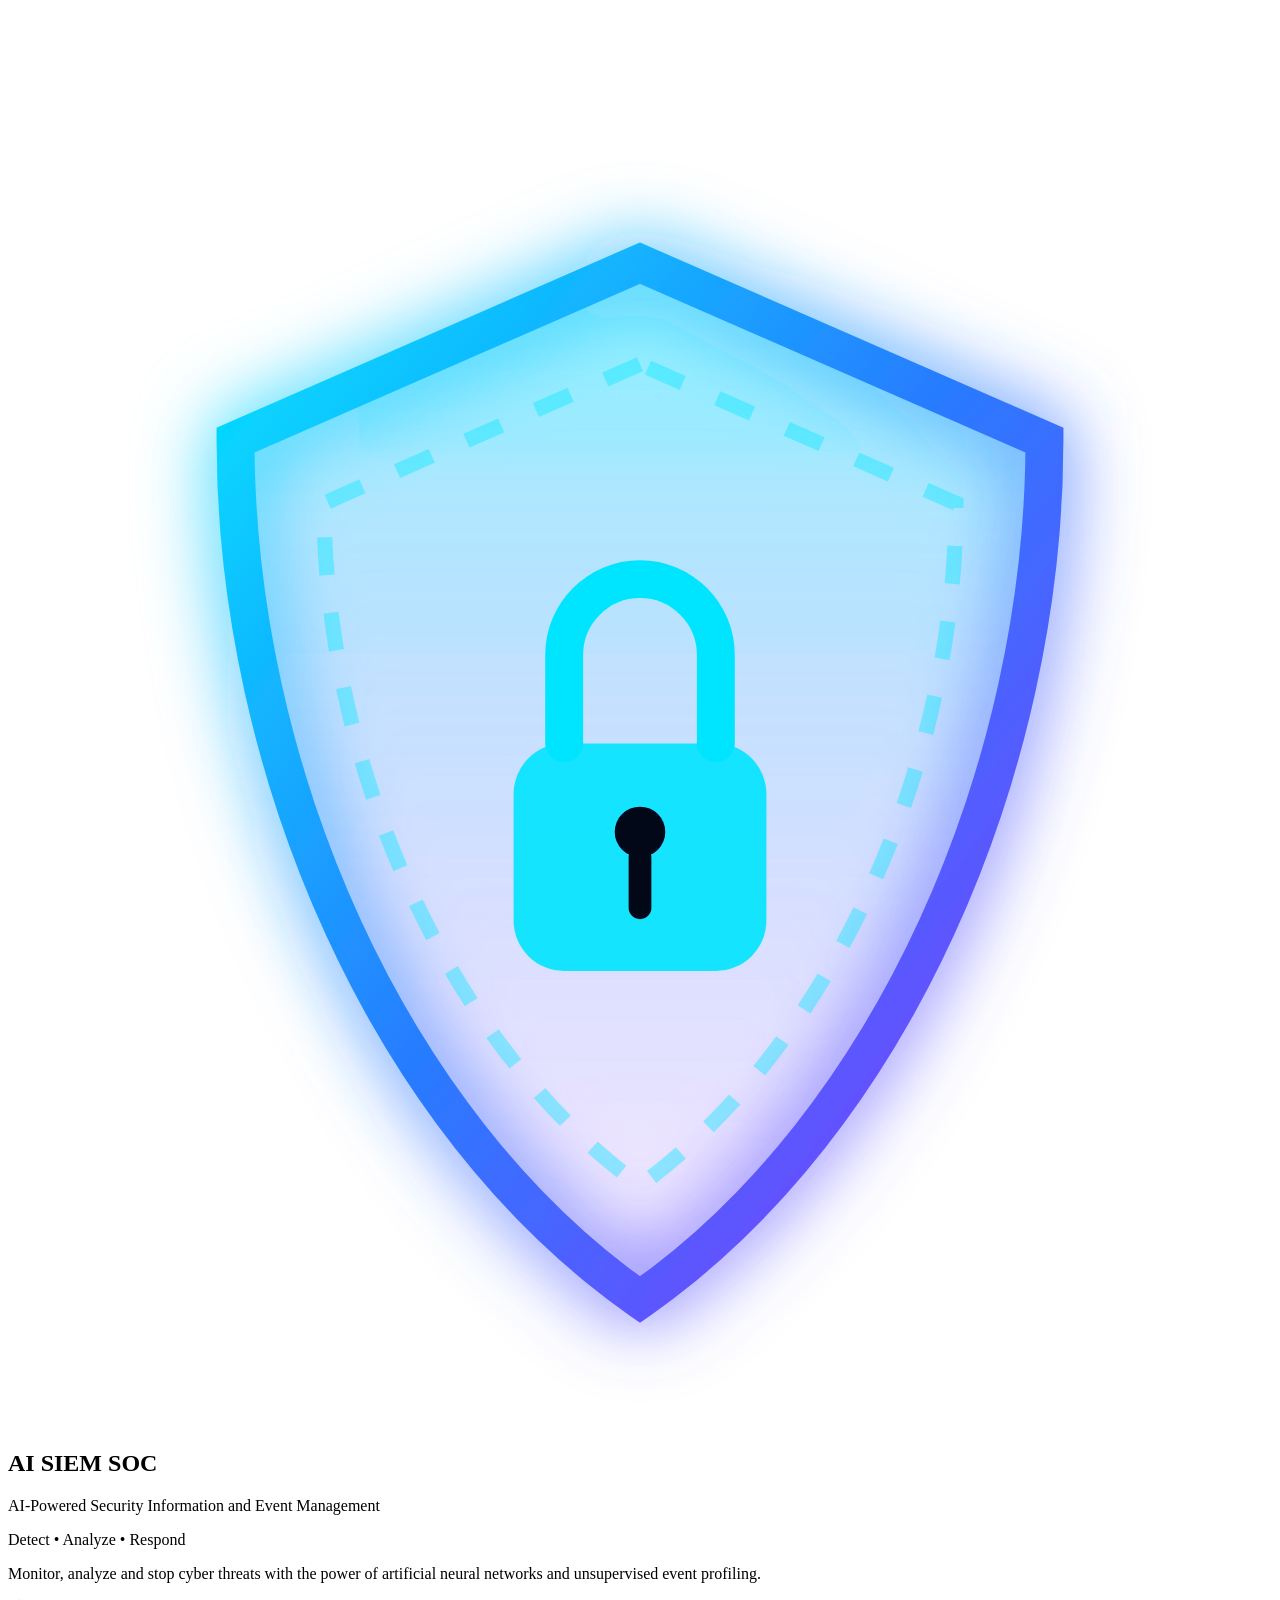
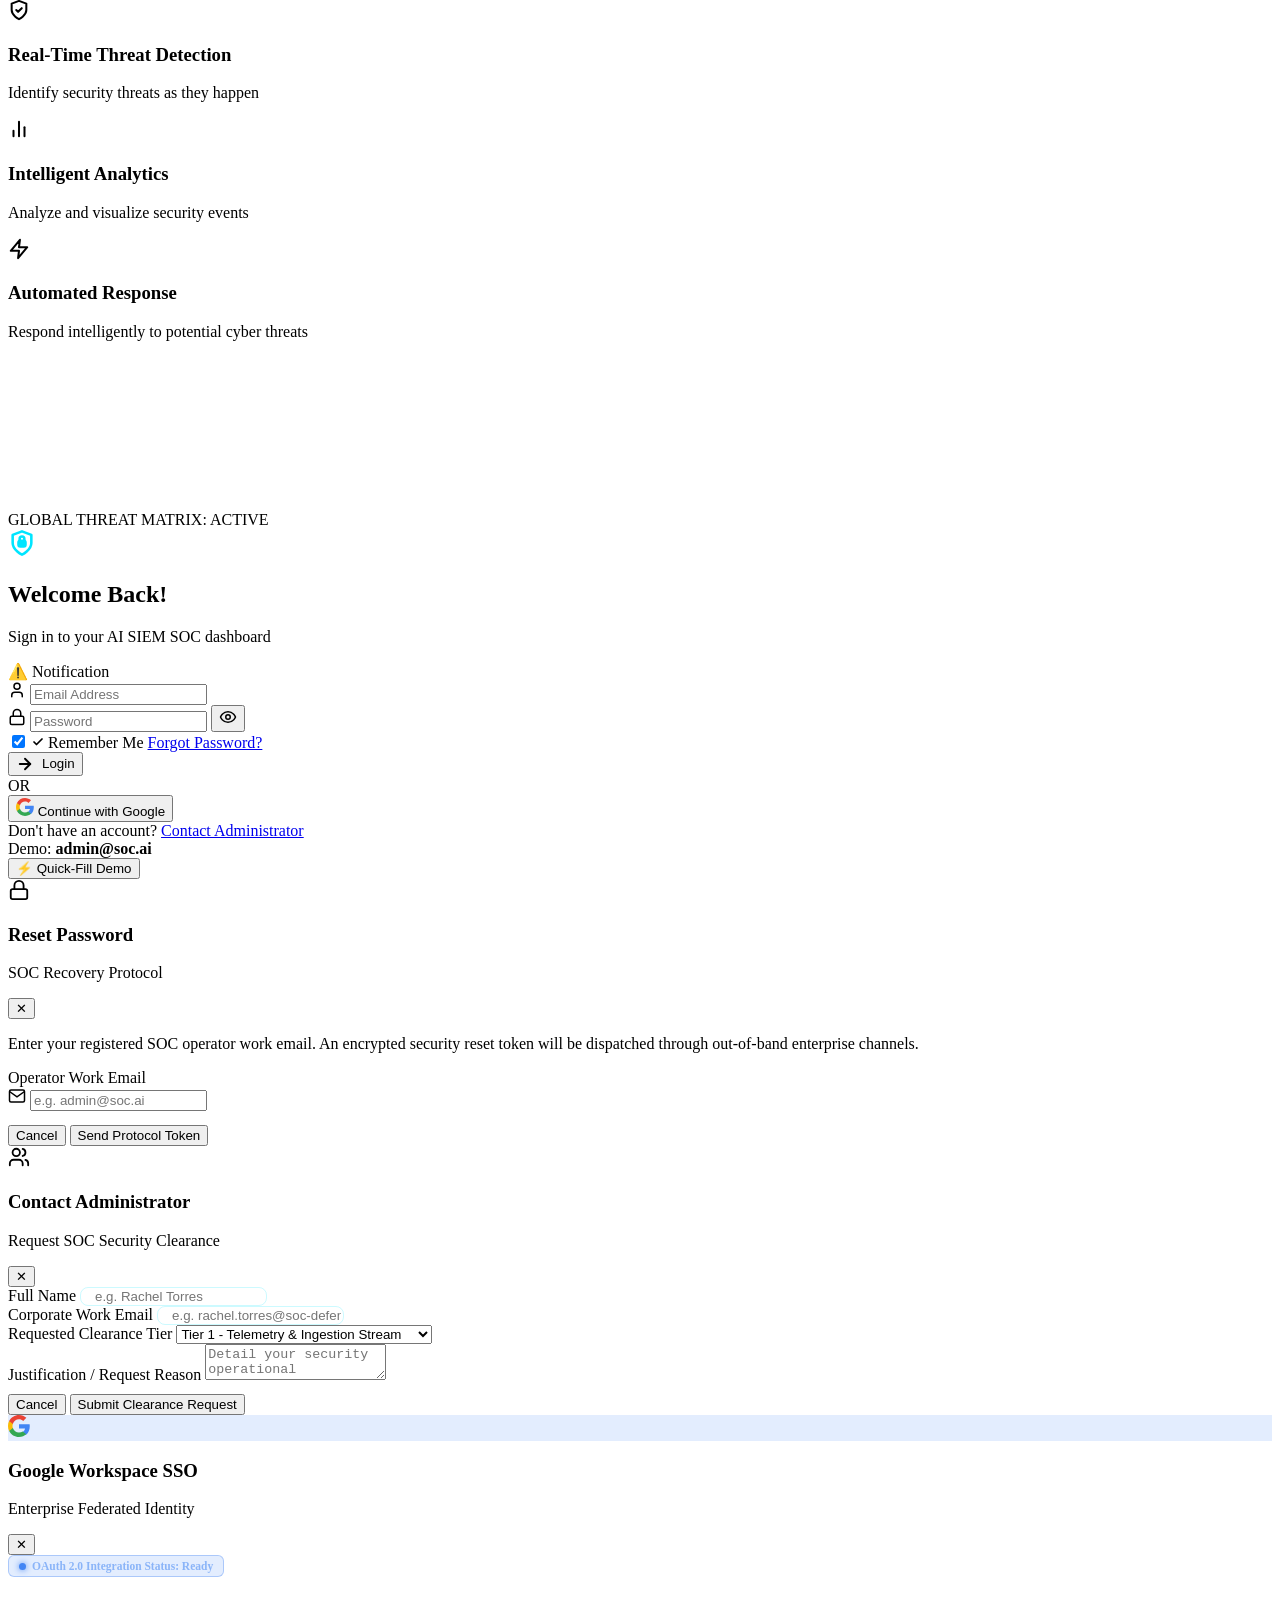
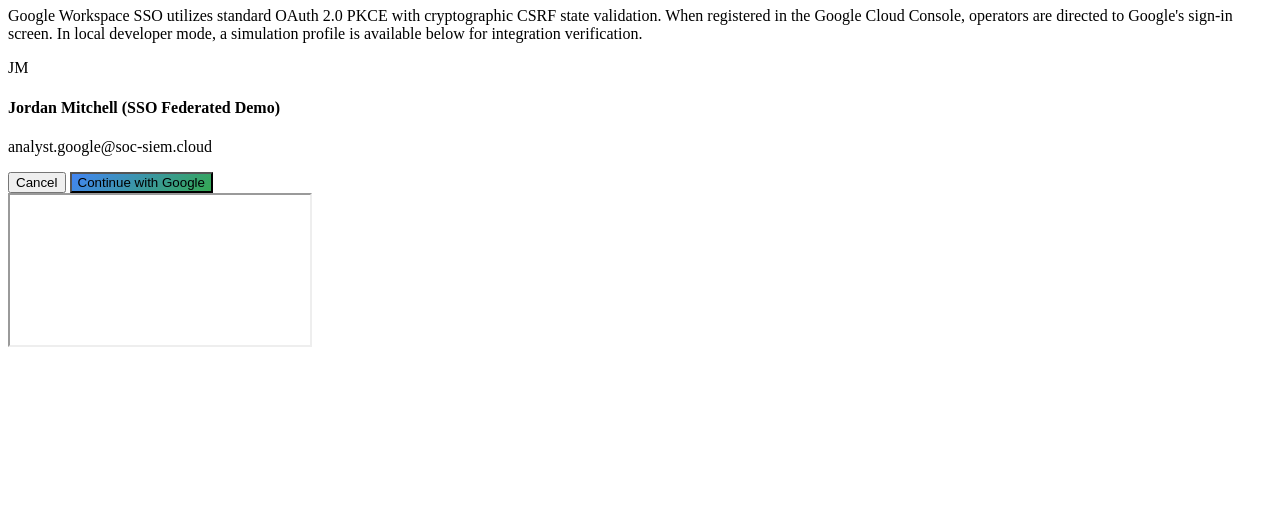
==== frontend/login.html @ 21f6a58e "Initial commit - AI SIEM SOC project" ====
<!DOCTYPE html>
<html lang="en">
<head>
  <meta charset="UTF-8">
  <meta name="viewport" content="width=device-width, initial-scale=1.0">
  <title>AI SIEM SOC | Security Information and Event Management Login</title>
  <link rel="stylesheet" href="/static/css/login.css">
  <link rel="icon" href="data:image/svg+xml,<svg xmlns='http://www.w3.org/2000/svg' viewBox='0 0 24 24' fill='%2300E5FF'><path d='M12 1L3 5v6c0 5.55 3.84 10.74 9 12 5.16-1.26 9-6.45 9-12V5l-9-4zm-1 6h2v2h-2V7zm0 4h2v6h-2v-6z'/></svg>">
</head>
<body>

  <!-- Full-Screen Interactive Neural Particle Network Canvas -->
  <canvas id="networkCanvas"></canvas>

  <!-- Ambient Cyber Glows -->
  <div class="ambient-glow glow-top-left"></div>
  <div class="ambient-glow glow-top-right"></div>
  <div class="ambient-glow glow-bottom-center"></div>

  <!-- Main Split-Screen Container -->
  <div class="login-page-container">
    <div class="split-layout">

      <!-- ===================================================================
           LEFT SECTION: AI-SIEM BRANDING & INTELLIGENCE FEATURES
           =================================================================== -->
      <section class="left-brand-section">
        
        <!-- Header Branding -->
        <div class="brand-header">
          <div class="brand-shield-wrapper">
            <div class="brand-shield-glow"></div>
            <!-- Glowing Cyber Shield & Padlock SVG -->
            <svg class="brand-shield-svg" viewBox="0 0 100 100" fill="none" xmlns="http://www.w3.org/2000/svg">
              <defs>
                <linearGradient id="shieldGrad" x1="0%" y1="0%" x2="100%" y2="100%">
                  <stop offset="0%" stop-color="#00E5FF"/>
                  <stop offset="50%" stop-color="#287BFF"/>
                  <stop offset="100%" stop-color="#8B35FF"/>
                </linearGradient>
                <linearGradient id="innerShieldGrad" x1="0%" y1="0%" x2="0%" y2="100%">
                  <stop offset="0%" stop-color="#00E5FF" stop-opacity="0.25"/>
                  <stop offset="100%" stop-color="#8B35FF" stop-opacity="0.05"/>
                </linearGradient>
                <filter id="shieldGlow" x="-20%" y="-20%" width="140%" height="140%">
                  <feGaussianBlur stdDeviation="3" result="blur" />
                  <feComposite in="SourceGraphic" in2="blur" operator="over" />
                </filter>
              </defs>
              <!-- Outer Glowing Shield Contour -->
              <path d="M50 8 L18 22 C18 48 30 76 50 90 C70 76 82 48 82 22 Z" 
                    fill="url(#innerShieldGrad)" 
                    stroke="url(#shieldGrad)" 
                    stroke-width="3" 
                    filter="url(#shieldGlow)" />
              <!-- Inner Shield Line -->
              <path d="M50 16 L25 27 C25 48 35 70 50 81 C65 70 75 48 75 27 Z" 
                    stroke="rgba(0, 229, 255, 0.4)" 
                    stroke-width="1.2" 
                    stroke-dasharray="3 3" />
              <!-- Center Padlock -->
              <rect x="40" y="46" width="20" height="18" rx="4" fill="#00E5FF" fill-opacity="0.9" />
              <path d="M44 46 V39 C44 35.7 46.7 33 50 33 C53.3 33 56 35.7 56 39 V46" 
                    stroke="#00E5FF" 
                    stroke-width="3" 
                    stroke-linecap="round" />
              <circle cx="50" cy="53" r="2" fill="#020817" />
              <path d="M50 55 V59" stroke="#020817" stroke-width="1.8" stroke-linecap="round" />
            </svg>
          </div>

          <div class="brand-text-box">
            <h1>AI SIEM <span class="soc-highlight">SOC</span></h1>
            <p>AI-Powered Security Information and Event Management</p>
          </div>
        </div>

        <!-- Tagline & Description -->
        <div class="brand-accent-divider"></div>
        <div class="brand-tagline">
          <span class="tag-detect">Detect</span>
          <span class="tag-dot">•</span>
          <span class="tag-analyze">Analyze</span>
          <span class="tag-dot">•</span>
          <span class="tag-respond">Respond</span>
        </div>
        <p class="brand-description">
          Monitor, analyze and stop cyber threats with the power of artificial neural networks and unsupervised event profiling.
        </p>

        <!-- Three Feature Cards -->
        <div class="feature-cards-grid">
          
          <!-- Card 1: Real-Time Threat Detection -->
          <div class="feature-card">
            <div class="feature-icon-badge cyan">
              <svg width="22" height="22" viewBox="0 0 24 24" fill="none" stroke="currentColor" stroke-width="2.2" stroke-linecap="round" stroke-linejoin="round">
                <path d="M12 22s8-4 8-10V5l-8-3-8 3v7c0 6 8 10 8 10z"></path>
                <path d="m9 12 2 2 4-4"></path>
              </svg>
            </div>
            <div class="feature-info">
              <h3>Real-Time Threat Detection</h3>
              <p>Identify security threats as they happen</p>
            </div>
          </div>

          <!-- Card 2: Intelligent Analytics -->
          <div class="feature-card">
            <div class="feature-icon-badge purple">
              <svg width="22" height="22" viewBox="0 0 24 24" fill="none" stroke="currentColor" stroke-width="2.2" stroke-linecap="round" stroke-linejoin="round">
                <path d="M18 20V10"></path>
                <path d="M12 20V4"></path>
                <path d="M6 20v-6"></path>
              </svg>
            </div>
            <div class="feature-info">
              <h3>Intelligent Analytics</h3>
              <p>Analyze and visualize security events</p>
            </div>
          </div>

          <!-- Card 3: Automated Response -->
          <div class="feature-card">
            <div class="feature-icon-badge blue">
              <svg width="22" height="22" viewBox="0 0 24 24" fill="none" stroke="currentColor" stroke-width="2.2" stroke-linecap="round" stroke-linejoin="round">
                <polygon points="13 2 3 14 12 14 11 22 21 10 12 10 13 2"></polygon>
              </svg>
            </div>
            <div class="feature-info">
              <h3>Automated Response</h3>
              <p>Respond intelligently to potential cyber threats</p>
            </div>
          </div>

        </div>

        <!-- Digital Globe / Cybersecurity Network at Bottom -->
        <div class="globe-visual-container">
          <canvas id="globeCanvas"></canvas>
          <div class="globe-telemetry-badge">
            <span class="globe-telemetry-dot"></span>
            <span>GLOBAL THREAT MATRIX: ACTIVE</span>
          </div>
        </div>

      </section>

      <!-- ===================================================================
           RIGHT SECTION: GLASSMORPHISM LOGIN CARD
           =================================================================== -->
      <section class="right-form-section">
        <div class="login-glass-card">
          
          <div class="card-border-glow"></div>

          <!-- Animated Shield & Lock Emblem with Concentric Rotating Rings -->
          <div class="card-emblem-container">
            <div class="emblem-ring-outer"></div>
            <div class="emblem-ring-inner"></div>
            <div class="emblem-icon-badge">
              <svg width="28" height="28" viewBox="0 0 24 24" fill="none" stroke="currentColor" stroke-width="2.2" stroke-linecap="round" stroke-linejoin="round" style="color: #00E5FF;">
                <path d="M12 22s8-4 8-10V5l-8-3-8 3v7c0 6 8 10 8 10z"/>
                <rect x="9" y="10" width="6" height="5" rx="1.5" fill="#00E5FF"/>
                <path d="M10 10V8.5a2 2 0 1 1 4 0V10"/>
              </svg>
            </div>
          </div>

          <!-- Heading -->
          <div class="card-header-text">
            <h2>Welcome Back!</h2>
            <p>Sign in to your AI SIEM SOC dashboard</p>
          </div>

          <!-- Alert Notification Box -->
          <div id="alertBox" class="alert-box">
            <span id="alertIcon">⚠️</span>
            <span id="alertMessage">Notification</span>
          </div>

          <!-- Login Form -->
          <form id="loginForm" autocomplete="on">
            
            <!-- Email Address Field -->
            <div class="form-group">
              <div class="input-container" id="emailContainer">
                <span class="input-icon-left">
                  <svg width="18" height="18" viewBox="0 0 24 24" fill="none" stroke="currentColor" stroke-width="2" stroke-linecap="round" stroke-linejoin="round">
                    <path d="M19 21v-2a4 4 0 0 0-4-4H9a4 4 0 0 0-4 4v2"></path>
                    <circle cx="12" cy="7" r="4"></circle>
                  </svg>
                </span>
                <input type="email" id="inputEmail" class="form-input" placeholder="Email Address" required autocomplete="username">
              </div>
            </div>

            <!-- Password Field with Show/Hide Toggle -->
            <div class="form-group">
              <div class="input-container" id="passwordContainer">
                <span class="input-icon-left">
                  <svg width="18" height="18" viewBox="0 0 24 24" fill="none" stroke="currentColor" stroke-width="2" stroke-linecap="round" stroke-linejoin="round">
                    <rect x="3" y="11" width="18" height="11" rx="2" ry="2"></rect>
                    <path d="M7 11V7a5 5 0 0 1 10 0v4"></path>
                  </svg>
                </span>
                <input type="password" id="inputPassword" class="form-input" placeholder="Password" required autocomplete="current-password">
                <button type="button" id="btnTogglePassword" class="btn-toggle-password" title="Show/Hide Password" aria-label="Toggle password visibility">
                  <svg id="iconEye" width="18" height="18" viewBox="0 0 24 24" fill="none" stroke="currentColor" stroke-width="2" stroke-linecap="round" stroke-linejoin="round">
                    <path d="M2 12s3-7 10-7 10 7 10 7-3 7-10 7-10-7-10-7Z"/>
                    <circle cx="12" cy="12" r="3"/>
                  </svg>
                  <svg id="iconEyeOff" width="18" height="18" viewBox="0 0 24 24" fill="none" stroke="currentColor" stroke-width="2" stroke-linecap="round" stroke-linejoin="round" style="display: none;">
                    <path d="M9.88 9.88a3 3 0 1 0 4.24 4.24"/>
                    <path d="M10.73 5.08A10.43 10.43 0 0 1 12 5c7 0 10 7 10 7a13.16 13.16 0 0 1-1.67 2.68"/>
                    <path d="M6.61 6.61A13.526 13.526 0 0 0 2 12s3 7 10 7a9.74 9.74 0 0 0 5.39-1.61"/>
                    <line x1="2" y1="2" x2="22" y2="22"/>
                  </svg>
                </button>
              </div>
            </div>

            <!-- Options Row: Remember Me & Forgot Password -->
            <div class="options-row">
              <label class="checkbox-label">
                <input type="checkbox" id="checkRememberMe" checked>
                <span class="custom-checkbox">
                  <svg width="12" height="12" viewBox="0 0 24 24" fill="none" stroke="currentColor" stroke-width="3.5" stroke-linecap="round" stroke-linejoin="round">
                    <polyline points="20 6 9 17 4 12"></polyline>
                  </svg>
                </span>
                <span>Remember Me</span>
              </label>
              <a href="#" id="linkForgotPassword" class="link-forgot">Forgot Password?</a>
            </div>

            <!-- Login Button -->
            <button type="submit" id="btnLogin" class="btn-login">
              <span id="btnLoginText" style="display: flex; align-items: center; gap: 8px;">
                <svg class="btn-icon-arrow" width="18" height="18" viewBox="0 0 24 24" fill="none" stroke="currentColor" stroke-width="2.5" stroke-linecap="round" stroke-linejoin="round">
                  <line x1="5" y1="12" x2="19" y2="12"></line>
                  <polyline points="12 5 19 12 12 19"></polyline>
                </svg>
                <span>Login</span>
              </span>
              <div id="btnLoginSpinner" class="spinner" style="display: none;"></div>
            </button>

          </form>

          <!-- OR Divider -->
          <div class="divider-row">
            <span class="divider-line"></span>
            <span class="divider-text">OR</span>
            <span class="divider-line"></span>
          </div>

          <!-- Continue with Google Button -->
          <button type="button" id="btnGoogleLogin" class="btn-google">
            <svg width="18" height="18" viewBox="0 0 24 24">
              <path fill="#4285F4" d="M23.745 12.27c0-.7-.06-1.4-.19-2.07H12v4.51h6.6c-.29 1.52-1.14 2.8-2.4 3.65v3.03h3.88c2.27-2.09 3.66-5.17 3.66-9.12z"/>
              <path fill="#34A853" d="M12 24c3.24 0 5.95-1.08 7.93-2.91l-3.88-3.03c-1.08.72-2.45 1.16-4.05 1.16-3.12 0-5.77-2.1-6.72-4.93H1.25v3.13C3.27 21.43 7.33 24 12 24z"/>
              <path fill="#FBBC05" d="M5.28 14.29c-.25-.72-.38-1.49-.38-2.29s.13-1.57.38-2.29V6.57H1.25C.45 8.16 0 9.99 0 12s.45 3.84 1.25 5.43l4.03-3.14z"/>
              <path fill="#EA4335" d="M12 4.75c1.77 0 3.35.61 4.6 1.8l3.42-3.42C17.95 1.19 15.24 0 12 0 7.33 0 3.27 2.57 1.25 6.57l4.03 3.14c.95-2.83 3.6-4.96 6.72-4.96z"/>
            </svg>
            <span>Continue with Google</span>
          </button>

          <!-- Footer Link: Contact Administrator -->
          <div class="card-footer-text">
            <span>Don't have an account?</span>
            <a href="#" id="linkContactAdmin">Contact Administrator</a>
          </div>

          <!-- Quick Demo Credentials Helper Bar -->
          <div class="demo-pill-bar">
            <div class="demo-pill-info">
              <span>Demo: <strong>admin@soc.ai</strong></span>
            </div>
            <button type="button" id="btnQuickFill" class="btn-quick-fill">⚡ Quick-Fill Demo</button>
          </div>

        </div>
      </section>

    </div>
  </div>

  <!-- =========================================================================
       MODAL 1: FORGOT PASSWORD RECOVERY PROTOCOL
       ========================================================================= -->
  <div id="modalForgotPassword" class="modal-overlay">
    <div class="modal-content-card">
      <div class="modal-header">
        <div class="modal-header-title">
          <div class="modal-header-icon">
            <svg width="22" height="22" viewBox="0 0 24 24" fill="none" stroke="currentColor" stroke-width="2" stroke-linecap="round" stroke-linejoin="round">
              <rect x="3" y="11" width="18" height="11" rx="2" ry="2"></rect>
              <path d="M7 11V7a5 5 0 0 1 10 0v4"></path>
            </svg>
          </div>
          <div>
            <h3>Reset Password</h3>
            <p>SOC Recovery Protocol</p>
          </div>
        </div>
        <button type="button" class="btn-close-modal" id="btnCloseForgotModal">✕</button>
      </div>

      <div class="modal-body">
        <p>Enter your registered SOC operator work email. An encrypted security reset token will be dispatched through out-of-band enterprise channels.</p>
        <div class="form-group" id="groupForgotEmail">
          <label class="form-label" for="inputForgotEmail">Operator Work Email</label>
          <div class="input-container">
            <span class="input-icon-left">
              <svg width="18" height="18" viewBox="0 0 24 24" fill="none" stroke="currentColor" stroke-width="2">
                <path d="M4 4h16c1.1 0 2 .9 2 2v12c0 1.1-.9 2-2 2H4c-1.1 0-2-.9-2-2V6c0-1.1.9-2 2-2z"></path>
                <polyline points="22,6 12,13 2,6"></polyline>
              </svg>
            </span>
            <input type="email" id="inputForgotEmail" class="form-input" placeholder="e.g. admin@soc.ai" required>
          </div>
        </div>

        <!-- Token Entry & Reset Step (Revealed after dispatch) -->
        <div id="resetPasswordStep" style="display: none; margin-top: 16px; padding-top: 16px; border-top: 1px dashed rgba(0, 229, 255, 0.25);">
          <div class="form-group">
            <label class="form-label" for="inputResetToken">One-Time Recovery Token (15m validity)</label>
            <input type="text" id="inputResetToken" class="form-input" style="padding-left: 14px; background: var(--bg-input); border: 1px solid rgba(0,229,255,0.25); border-radius: 8px;" placeholder="REC-YYYYMMDD-XXXX">
          </div>
          <div class="form-group">
            <label class="form-label" for="inputNewPassword">New Secure Password (min 8 chars)</label>
            <input type="password" id="inputNewPassword" class="form-input" style="padding-left: 14px; background: var(--bg-input); border: 1px solid rgba(0,229,255,0.25); border-radius: 8px;" placeholder="Enter new password">
          </div>
          <button type="button" class="btn-primary-modal" id="btnApplyNewPassword" style="width: 100%; margin-top: 8px;">
            Set New Password & Complete Recovery
          </button>
        </div>

        <div id="forgotResultBox" class="alert-box" style="margin-top: 14px;"></div>
      </div>

      <div class="modal-footer" id="forgotModalFooter">
        <button type="button" class="btn-secondary-modal" id="btnCancelForgot">Cancel</button>
        <button type="button" class="btn-primary-modal" id="btnSubmitForgot">Send Protocol Token</button>
      </div>
    </div>
  </div>

  <!-- =========================================================================
       MODAL 2: CONTACT SOC ADMINISTRATOR
       ========================================================================= -->
  <div id="modalContactAdmin" class="modal-overlay">
    <div class="modal-content-card">
      <div class="modal-header">
        <div class="modal-header-title">
          <div class="modal-header-icon">
            <svg width="22" height="22" viewBox="0 0 24 24" fill="none" stroke="currentColor" stroke-width="2" stroke-linecap="round" stroke-linejoin="round">
              <path d="M16 21v-2a4 4 0 0 0-4-4H6a4 4 0 0 0-4 4v2"></path>
              <circle cx="9" cy="7" r="4"></circle>
              <path d="M22 21v-2a4 4 0 0 0-3-3.87"></path>
              <path d="M16 3.13a4 4 0 0 1 0 7.75"></path>
            </svg>
          </div>
          <div>
            <h3>Contact Administrator</h3>
            <p>Request SOC Security Clearance</p>
          </div>
        </div>
        <button type="button" class="btn-close-modal" id="btnCloseContactModal">✕</button>
      </div>

      <div class="modal-body">
        <div class="form-group">
          <label class="form-label" for="inputContactName">Full Name</label>
          <input type="text" id="inputContactName" class="form-input" style="padding-left: 14px; background: var(--bg-input); border: 1px solid rgba(0,229,255,0.2); border-radius: 8px;" placeholder="e.g. Rachel Torres" required>
        </div>
        <div class="form-group">
          <label class="form-label" for="inputContactEmail">Corporate Work Email</label>
          <input type="email" id="inputContactEmail" class="form-input" style="padding-left: 14px; background: var(--bg-input); border: 1px solid rgba(0,229,255,0.2); border-radius: 8px;" placeholder="e.g. rachel.torres@soc-defense.org" required>
        </div>
        <div class="form-group">
          <label class="form-label" for="selectClearance">Requested Clearance Tier</label>
          <select id="selectClearance" class="modal-select">
            <option value="Tier 1 - Telemetry & Ingestion">Tier 1 - Telemetry & Ingestion Stream</option>
            <option value="Tier 2 - Incident Analysis & Triage">Tier 2 - Incident Analysis & Triage</option>
            <option value="Tier 3 - Advanced Threat Hunting & Neural Tuning">Tier 3 - Threat Hunting & Neural Tuning</option>
          </select>
        </div>
        <div class="form-group">
          <label class="form-label" for="inputContactReason">Justification / Request Reason</label>
          <textarea id="inputContactReason" class="modal-textarea" placeholder="Detail your security operational justification and department affiliation..."></textarea>
        </div>
        <div id="contactResultBox" class="alert-box" style="margin-top: 10px;"></div>
      </div>

      <div class="modal-footer">
        <button type="button" class="btn-secondary-modal" id="btnCancelContact">Cancel</button>
        <button type="button" class="btn-primary-modal" id="btnSubmitContact">Submit Clearance Request</button>
      </div>
    </div>
  </div>

  <!-- =========================================================================
       MODAL 3: GOOGLE WORKSPACE SSO ENTERPRISE CONFIRMATION
       ========================================================================= -->
  <div id="modalGoogleSSO" class="modal-overlay">
    <div class="modal-content-card">
      <div class="modal-header">
        <div class="modal-header-title">
          <div class="modal-header-icon" style="background: rgba(66, 133, 244, 0.15); border-color: rgba(66, 133, 244, 0.4); color: #4285F4;">
            <svg width="22" height="22" viewBox="0 0 24 24">
              <path fill="#4285F4" d="M23.745 12.27c0-.7-.06-1.4-.19-2.07H12v4.51h6.6c-.29 1.52-1.14 2.8-2.4 3.65v3.03h3.88c2.27-2.09 3.66-5.17 3.66-9.12z"/>
              <path fill="#34A853" d="M12 24c3.24 0 5.95-1.08 7.93-2.91l-3.88-3.03c-1.08.72-2.45 1.16-4.05 1.16-3.12 0-5.77-2.1-6.72-4.93H1.25v3.13C3.27 21.43 7.33 24 12 24z"/>
              <path fill="#FBBC05" d="M5.28 14.29c-.25-.72-.38-1.49-.38-2.29s.13-1.57.38-2.29V6.57H1.25C.45 8.16 0 9.99 0 12s.45 3.84 1.25 5.43l4.03-3.14z"/>
              <path fill="#EA4335" d="M12 4.75c1.77 0 3.35.61 4.6 1.8l3.42-3.42C17.95 1.19 15.24 0 12 0 7.33 0 3.27 2.57 1.25 6.57l4.03 3.14c.95-2.83 3.6-4.96 6.72-4.96z"/>
            </svg>
          </div>
          <div>
            <h3>Google Workspace SSO</h3>
            <p>Enterprise Federated Identity</p>
          </div>
        </div>
        <button type="button" class="btn-close-modal" id="btnCloseGoogleModal">✕</button>
      </div>

      <div class="modal-body">
        <div id="googleConfigBadge" style="display: inline-flex; align-items: center; gap: 6px; padding: 4px 10px; border-radius: 6px; font-size: 11.5px; font-weight: 600; font-family: var(--font-mono); background: rgba(66, 133, 244, 0.15); border: 1px solid rgba(66, 133, 244, 0.35); color: #8ab4f8; margin-bottom: 14px;">
          <span style="width: 7px; height: 7px; border-radius: 50%; background: #4285F4; box-shadow: 0 0 6px #4285F4;"></span>
          <span id="googleConfigBadgeText">OAuth 2.0 Integration Status: Ready</span>
        </div>

        <p id="googleModalDescription">
          Google Workspace SSO utilizes standard OAuth 2.0 PKCE with cryptographic CSRF state validation.
          When registered in the Google Cloud Console, operators are directed to Google's sign-in screen.
          In local developer mode, a simulation profile is available below for integration verification.
        </p>
        
        <div class="sso-profile-card">
          <div class="sso-avatar">JM</div>
          <div class="sso-details">
            <h4 id="googleProfileName">Jordan Mitchell (SSO Federated Demo)</h4>
            <p id="googleProfileEmail">analyst.google@soc-siem.cloud</p>
          </div>
        </div>

        <div id="googleResultBox" class="alert-box" style="margin-top: 10px;"></div>
      </div>

      <div class="modal-footer">
        <button type="button" class="btn-secondary-modal" id="btnCancelGoogle">Cancel</button>
        <button type="button" class="btn-primary-modal" id="btnConfirmGoogleSSO" style="background: linear-gradient(135deg, #4285F4, #34A853);">
          Continue with Google
        </button>
      </div>
    </div>
  </div>

  <!-- =========================================================================
       SEAMLESS DASHBOARD TRANSITION STAGE (REVEALED UNDERNEATH FADING VIDEO)
       ========================================================================= -->
  <div id="dashboardStage" class="dashboard-stage-container" aria-hidden="true">
    <iframe id="dashboardStageFrame" class="dashboard-stage-frame" title="AI SIEM SOC Dashboard Preview"></iframe>
  </div>

  <!-- =========================================================================
       CINEMATIC LOGIN SUCCESS ANIMATION OVERLAY (EXACT REFERENCE VIDEO)
       ========================================================================= -->
  <div id="loginSuccessOverlay" class="login-success-overlay" aria-hidden="true">
    <div class="video-frame-container">
      <video
        id="loginSuccessVideo"
        class="login-success-video"
        preload="auto"
        muted
        playsinline
      >
        <source src="/static/videos/login_success.mp4" type="video/mp4">
      </video>
    </div>
  </div>

  <!-- JavaScript Controller -->
  <script type="module" src="/static/js/login.js"></script>
</body>
</html>
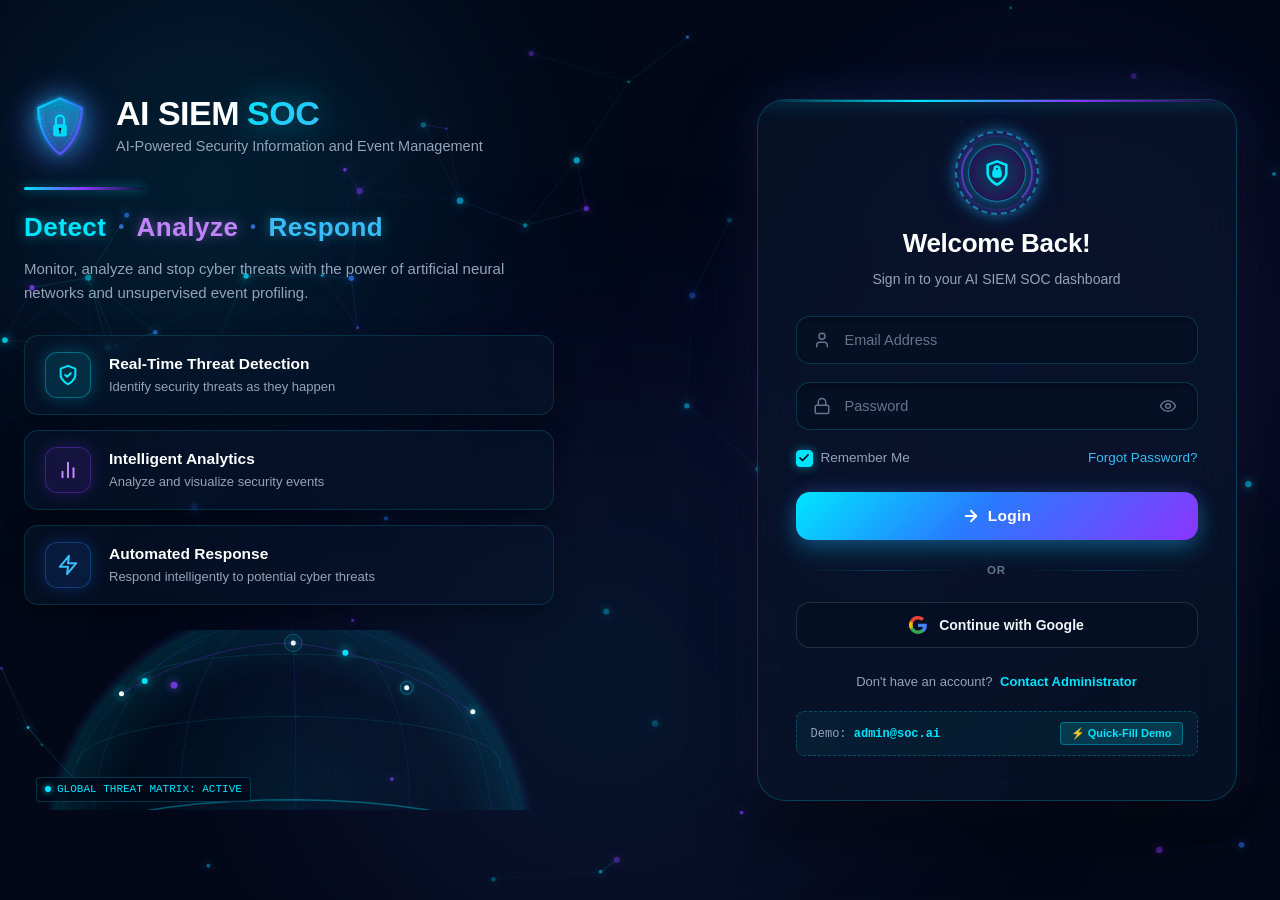
==== commit d25e47b1: "Fix frontend CSS paths" ====
--- a/frontend/login.html
+++ b/frontend/login.html
@@ -4,7 +4,7 @@
   <meta charset="UTF-8">
   <meta name="viewport" content="width=device-width, initial-scale=1.0">
   <title>AI SIEM SOC | Security Information and Event Management Login</title>
-  <link rel="stylesheet" href="/static/css/login.css">
+  <link rel="stylesheet" href="css/login.css">
   <link rel="icon" href="data:image/svg+xml,<svg xmlns='http://www.w3.org/2000/svg' viewBox='0 0 24 24' fill='%2300E5FF'><path d='M12 1L3 5v6c0 5.55 3.84 10.74 9 12 5.16-1.26 9-6.45 9-12V5l-9-4zm-1 6h2v2h-2V7zm0 4h2v6h-2v-6z'/></svg>">
 </head>
 <body>
@@ -481,6 +481,6 @@
   </div>
 
   <!-- JavaScript Controller -->
-  <script type="module" src="/static/js/login.js"></script>
+  <script type="module" src="js/login.js"></script>
 </body>
 </html>
--- a/frontend/css/login.css
+++ b/frontend/css/login.css
@@ -0,0 +1,1328 @@
+/* =============================================================================
+   AI-SIEM SOC - PREMIUM CYBERSECURITY LOGIN PAGE STYLESHEET
+   Deep Navy (#020817), Neon Cyan (#00E5FF), Electric Purple (#8B35FF)
+   ============================================================================= */
+
+:root {
+  --bg-darkest: #020817;
+  --bg-darker: #050f24;
+  --bg-card: rgba(7, 21, 43, 0.72);
+  --bg-card-hover: rgba(10, 27, 56, 0.85);
+  --bg-input: rgba(6, 17, 36, 0.8);
+  
+  --accent-cyan: #00E5FF;
+  --accent-purple: #8B35FF;
+  --accent-blue: #287BFF;
+  --accent-glow-cyan: rgba(0, 229, 255, 0.4);
+  --accent-glow-purple: rgba(139, 53, 255, 0.35);
+  
+  --text-white: #ffffff;
+  --text-primary: #f1f5f9;
+  --text-muted: #94a3b8;
+  --text-dim: #64748b;
+  
+  --border-glass: rgba(0, 229, 255, 0.18);
+  --border-glass-focus: #00E5FF;
+  --border-purple: rgba(139, 53, 255, 0.3);
+  
+  --font-main: -apple-system, BlinkMacSystemFont, "Segoe UI", Roboto, "Helvetica Neue", Arial, sans-serif;
+  --font-mono: "SF Mono", "Fira Code", "Courier New", monospace;
+  
+  --radius-sm: 8px;
+  --radius-md: 14px;
+  --radius-lg: 20px;
+  --radius-card: 28px;
+  --radius-pill: 9999px;
+  
+  --transition-fast: 0.2s cubic-bezier(0.4, 0, 0.2, 1);
+  --transition-normal: 0.35s cubic-bezier(0.4, 0, 0.2, 1);
+  --transition-slow: 0.6s cubic-bezier(0.4, 0, 0.2, 1);
+}
+
+*, *::before, *::after {
+  box-sizing: border-box;
+  margin: 0;
+  padding: 0;
+}
+
+html, body {
+  width: 100%;
+  min-height: 100%;
+  background-color: var(--bg-darkest);
+  color: var(--text-primary);
+  font-family: var(--font-main);
+  overflow-x: hidden;
+  position: relative;
+  line-height: 1.5;
+}
+
+/* -----------------------------------------------------------------------------
+   FULL-SCREEN INTERACTIVE NETWORK CANVAS & AMBIENT GLOWS
+   ----------------------------------------------------------------------------- */
+#networkCanvas {
+  position: fixed;
+  top: 0;
+  left: 0;
+  width: 100vw;
+  height: 100vh;
+  z-index: 0;
+  pointer-events: none;
+}
+
+.ambient-glow {
+  position: fixed;
+  border-radius: 50%;
+  filter: blur(120px);
+  z-index: 1;
+  pointer-events: none;
+  opacity: 0.65;
+  animation: ambientDrift 20s ease-in-out infinite alternate;
+}
+
+.glow-top-left {
+  top: -10%;
+  left: -5%;
+  width: 550px;
+  height: 550px;
+  background: radial-gradient(circle, rgba(0, 229, 255, 0.25) 0%, rgba(40, 123, 255, 0.1) 70%, transparent 100%);
+}
+
+.glow-top-right {
+  top: 5%;
+  right: -5%;
+  width: 600px;
+  height: 600px;
+  background: radial-gradient(circle, rgba(139, 53, 255, 0.3) 0%, rgba(40, 123, 255, 0.08) 70%, transparent 100%);
+  animation-delay: -7s;
+}
+
+.glow-bottom-center {
+  bottom: -15%;
+  left: 20%;
+  width: 700px;
+  height: 700px;
+  background: radial-gradient(circle, rgba(0, 229, 255, 0.15) 0%, rgba(139, 53, 255, 0.12) 60%, transparent 100%);
+  animation-delay: -14s;
+}
+
+@keyframes ambientDrift {
+  0% { transform: scale(1) translate(0, 0); }
+  50% { transform: scale(1.15) translate(30px, -25px); }
+  100% { transform: scale(0.95) translate(-25px, 20px); }
+}
+
+/* -----------------------------------------------------------------------------
+   PAGE WRAPPER & SPLIT-SCREEN CONTAINER
+   ----------------------------------------------------------------------------- */
+.login-page-container {
+  position: relative;
+  z-index: 2;
+  width: 100%;
+  min-height: 100vh;
+  display: flex;
+  align-items: center;
+  justify-content: center;
+  padding: 40px 24px;
+}
+
+.split-layout {
+  width: 100%;
+  max-width: 1360px;
+  display: grid;
+  grid-template-columns: 1.15fr 0.9fr;
+  gap: 50px;
+  align-items: center;
+}
+
+/* -----------------------------------------------------------------------------
+   LEFT SECTION: AI-SIEM BRANDING & FEATURE DISPLAY
+   ----------------------------------------------------------------------------- */
+.left-brand-section {
+  display: flex;
+  flex-direction: column;
+  justify-content: center;
+  position: relative;
+  padding-right: 20px;
+}
+
+/* Header Branding */
+.brand-header {
+  display: flex;
+  align-items: center;
+  gap: 20px;
+  margin-bottom: 24px;
+}
+
+.brand-shield-wrapper {
+  position: relative;
+  width: 72px;
+  height: 72px;
+  display: flex;
+  align-items: center;
+  justify-content: center;
+  flex-shrink: 0;
+}
+
+.brand-shield-glow {
+  position: absolute;
+  width: 100%;
+  height: 100%;
+  border-radius: 50%;
+  background: radial-gradient(circle, rgba(0, 229, 255, 0.5) 0%, rgba(139, 53, 255, 0.3) 60%, transparent 80%);
+  filter: blur(14px);
+  animation: pulseGlow 3.5s ease-in-out infinite;
+}
+
+.brand-shield-svg {
+  width: 68px;
+  height: 68px;
+  position: relative;
+  z-index: 2;
+  filter: drop-shadow(0 0 12px rgba(0, 229, 255, 0.6));
+  animation: shieldHover 4s ease-in-out infinite;
+}
+
+@keyframes pulseGlow {
+  0%, 100% { opacity: 0.6; transform: scale(0.95); }
+  50% { opacity: 1; transform: scale(1.15); }
+}
+
+@keyframes shieldHover {
+  0%, 100% { transform: translateY(0); }
+  50% { transform: translateY(-4px); }
+}
+
+.brand-text-box h1 {
+  font-size: 34px;
+  font-weight: 800;
+  letter-spacing: -0.5px;
+  color: var(--text-white);
+  line-height: 1.1;
+  display: flex;
+  align-items: center;
+  gap: 8px;
+}
+
+.brand-text-box .soc-highlight {
+  color: var(--accent-cyan);
+  background: linear-gradient(135deg, #00E5FF 0%, #38bdf8 100%);
+  -webkit-background-clip: text;
+  -webkit-text-fill-color: transparent;
+  filter: drop-shadow(0 0 15px rgba(0, 229, 255, 0.5));
+}
+
+.brand-text-box p {
+  font-size: 14.5px;
+  color: var(--text-muted);
+  margin-top: 4px;
+  font-weight: 500;
+}
+
+/* Tagline & Accent Bar */
+.brand-accent-divider {
+  width: 120px;
+  height: 3px;
+  background: linear-gradient(90deg, #00E5FF, #8B35FF, transparent);
+  border-radius: 2px;
+  margin-bottom: 18px;
+  box-shadow: 0 0 10px rgba(0, 229, 255, 0.5);
+}
+
+.brand-tagline {
+  font-size: 26px;
+  font-weight: 700;
+  letter-spacing: 0.5px;
+  margin-bottom: 10px;
+  display: flex;
+  align-items: center;
+  gap: 12px;
+}
+
+.brand-tagline .tag-detect {
+  color: #00E5FF;
+  text-shadow: 0 0 12px rgba(0, 229, 255, 0.5);
+}
+
+.brand-tagline .tag-dot {
+  color: #3b82f6;
+  font-size: 16px;
+  opacity: 0.8;
+}
+
+.brand-tagline .tag-analyze {
+  color: #c084fc;
+  text-shadow: 0 0 12px rgba(192, 132, 252, 0.5);
+}
+
+.brand-tagline .tag-respond {
+  color: #38bdf8;
+  text-shadow: 0 0 12px rgba(56, 189, 248, 0.5);
+}
+
+.brand-description {
+  font-size: 15px;
+  color: var(--text-muted);
+  line-height: 1.6;
+  max-width: 520px;
+  margin-bottom: 30px;
+}
+
+/* Three Feature Cards */
+.feature-cards-grid {
+  display: flex;
+  flex-direction: column;
+  gap: 15px;
+  max-width: 530px;
+  margin-bottom: 25px;
+}
+
+.feature-card {
+  display: flex;
+  align-items: center;
+  gap: 18px;
+  background: rgba(8, 22, 45, 0.55);
+  backdrop-filter: blur(16px);
+  -webkit-backdrop-filter: blur(16px);
+  border: 1px solid rgba(0, 229, 255, 0.15);
+  border-radius: var(--radius-md);
+  padding: 16px 20px;
+  box-shadow: 0 8px 24px rgba(0, 0, 0, 0.35);
+  transition: all var(--transition-normal);
+  position: relative;
+  overflow: hidden;
+}
+
+.feature-card::before {
+  content: "";
+  position: absolute;
+  top: 0;
+  left: 0;
+  width: 4px;
+  height: 100%;
+  background: linear-gradient(180deg, var(--accent-cyan), var(--accent-purple));
+  opacity: 0;
+  transition: opacity var(--transition-fast);
+}
+
+.feature-card:hover {
+  transform: translateX(6px) translateY(-2px);
+  background: rgba(11, 28, 58, 0.75);
+  border-color: rgba(0, 229, 255, 0.45);
+  box-shadow: 0 12px 32px rgba(0, 0, 0, 0.5), 0 0 20px rgba(0, 229, 255, 0.18);
+}
+
+.feature-card:hover::before {
+  opacity: 1;
+}
+
+.feature-icon-badge {
+  width: 46px;
+  height: 46px;
+  border-radius: 12px;
+  display: flex;
+  align-items: center;
+  justify-content: center;
+  flex-shrink: 0;
+  transition: transform var(--transition-normal);
+}
+
+.feature-card:hover .feature-icon-badge {
+  transform: scale(1.1) rotate(4deg);
+}
+
+.feature-icon-badge.cyan {
+  background: rgba(0, 229, 255, 0.12);
+  border: 1px solid rgba(0, 229, 255, 0.35);
+  color: var(--accent-cyan);
+  box-shadow: 0 0 16px rgba(0, 229, 255, 0.25);
+}
+
+.feature-icon-badge.purple {
+  background: rgba(139, 53, 255, 0.12);
+  border: 1px solid rgba(139, 53, 255, 0.35);
+  color: #c084fc;
+  box-shadow: 0 0 16px rgba(139, 53, 255, 0.25);
+}
+
+.feature-icon-badge.blue {
+  background: rgba(40, 123, 255, 0.12);
+  border: 1px solid rgba(40, 123, 255, 0.35);
+  color: #38bdf8;
+  box-shadow: 0 0 16px rgba(40, 123, 255, 0.25);
+}
+
+.feature-info h3 {
+  font-size: 15.5px;
+  font-weight: 700;
+  color: var(--text-white);
+  margin-bottom: 2px;
+}
+
+.feature-info p {
+  font-size: 13px;
+  color: var(--text-muted);
+}
+
+/* Digital Globe Container */
+.globe-visual-container {
+  position: relative;
+  width: 100%;
+  max-width: 530px;
+  height: 180px;
+  border-radius: var(--radius-md);
+  overflow: hidden;
+  display: flex;
+  align-items: flex-end;
+  justify-content: center;
+  background: radial-gradient(circle at 50% 100%, rgba(0, 229, 255, 0.08) 0%, transparent 70%);
+}
+
+#globeCanvas {
+  width: 100%;
+  height: 100%;
+  display: block;
+}
+
+.globe-telemetry-badge {
+  position: absolute;
+  bottom: 8px;
+  left: 12px;
+  font-size: 11px;
+  font-family: var(--font-mono);
+  color: var(--accent-cyan);
+  background: rgba(2, 8, 23, 0.7);
+  padding: 3px 8px;
+  border-radius: 4px;
+  border: 1px solid rgba(0, 229, 255, 0.2);
+  display: flex;
+  align-items: center;
+  gap: 6px;
+}
+
+.globe-telemetry-dot {
+  width: 6px;
+  height: 6px;
+  border-radius: 50%;
+  background: var(--accent-cyan);
+  box-shadow: 0 0 6px var(--accent-cyan);
+  animation: pulseDot 1.5s ease-in-out infinite;
+}
+
+@keyframes pulseDot {
+  0%, 100% { opacity: 0.4; }
+  50% { opacity: 1; }
+}
+
+/* -----------------------------------------------------------------------------
+   RIGHT SECTION: GLASSMORPHISM LOGIN CARD
+   ----------------------------------------------------------------------------- */
+.right-form-section {
+  display: flex;
+  justify-content: center;
+  align-items: center;
+  position: relative;
+}
+
+.login-glass-card {
+  width: 100%;
+  max-width: 480px;
+  background: rgba(8, 20, 42, 0.75);
+  backdrop-filter: blur(24px);
+  -webkit-backdrop-filter: blur(24px);
+  border: 1px solid rgba(0, 229, 255, 0.22);
+  border-radius: var(--radius-card);
+  padding: 44px 38px;
+  box-shadow:
+    0 25px 60px rgba(0, 0, 0, 0.7),
+    0 0 45px rgba(139, 53, 255, 0.12),
+    0 0 70px rgba(0, 229, 255, 0.08);
+  position: relative;
+  overflow: hidden;
+  animation: cardEntrance 0.8s cubic-bezier(0.16, 1, 0.3, 1) forwards;
+}
+
+@keyframes cardEntrance {
+  0% { opacity: 0; transform: translateY(24px) scale(0.97); }
+  100% { opacity: 1; transform: translateY(0) scale(1); }
+}
+
+/* Card Subtle Gradient Border Effect */
+.card-border-glow {
+  position: absolute;
+  top: 0;
+  left: 0;
+  right: 0;
+  height: 2px;
+  background: linear-gradient(90deg, transparent, #00E5FF, #8B35FF, transparent);
+  box-shadow: 0 0 15px rgba(0, 229, 255, 0.8);
+}
+
+/* Rotating Shield Emblem */
+.card-emblem-container {
+  display: flex;
+  justify-content: center;
+  align-items: center;
+  margin-bottom: 22px;
+  position: relative;
+}
+
+.emblem-ring-outer {
+  width: 84px;
+  height: 84px;
+  border-radius: 50%;
+  border: 2px dashed rgba(0, 229, 255, 0.55);
+  box-shadow: 0 0 16px rgba(0, 229, 255, 0.35);
+  position: absolute;
+  animation: rotateCW 12s linear infinite;
+}
+
+.emblem-ring-inner {
+  width: 72px;
+  height: 72px;
+  border-radius: 50%;
+  border: 2px solid rgba(139, 53, 255, 0.65);
+  border-top-color: transparent;
+  border-bottom-color: transparent;
+  box-shadow: 0 0 14px rgba(139, 53, 255, 0.4);
+  position: absolute;
+  animation: rotateCCW 7s linear infinite;
+}
+
+@keyframes rotateCW {
+  0% { transform: rotate(0deg); }
+  100% { transform: rotate(360deg); }
+}
+
+@keyframes rotateCCW {
+  0% { transform: rotate(0deg); }
+  100% { transform: rotate(-360deg); }
+}
+
+.emblem-icon-badge {
+  width: 58px;
+  height: 58px;
+  border-radius: 50%;
+  background: radial-gradient(circle, rgba(0, 229, 255, 0.25) 0%, rgba(139, 53, 255, 0.2) 65%, rgba(2, 8, 23, 0.9) 100%);
+  border: 1.5px solid rgba(0, 229, 255, 0.5);
+  display: flex;
+  align-items: center;
+  justify-content: center;
+  position: relative;
+  z-index: 2;
+  box-shadow: 0 0 24px rgba(0, 229, 255, 0.45), 0 0 45px rgba(139, 53, 255, 0.25);
+  animation: emblemPulse 3s ease-in-out infinite;
+}
+
+@keyframes emblemPulse {
+  0%, 100% { transform: scale(1); box-shadow: 0 0 24px rgba(0, 229, 255, 0.45), 0 0 45px rgba(139, 53, 255, 0.25); }
+  50% { transform: scale(1.06); box-shadow: 0 0 36px rgba(0, 229, 255, 0.7), 0 0 60px rgba(139, 53, 255, 0.45); }
+}
+
+/* Card Headings */
+.card-header-text {
+  text-align: center;
+  margin-bottom: 26px;
+}
+
+.card-header-text h2 {
+  font-size: 26px;
+  font-weight: 800;
+  letter-spacing: -0.3px;
+  color: var(--text-white);
+  margin-bottom: 6px;
+}
+
+.card-header-text p {
+  font-size: 14px;
+  color: var(--text-muted);
+}
+
+/* Alert Notification Panel */
+.alert-box {
+  padding: 12px 16px;
+  border-radius: var(--radius-sm);
+  font-size: 13px;
+  margin-bottom: 20px;
+  display: none;
+  align-items: flex-start;
+  gap: 10px;
+  animation: slideDown 0.3s ease-out;
+}
+
+.alert-box.show {
+  display: flex;
+}
+
+.alert-box.error {
+  background: rgba(255, 23, 68, 0.15);
+  border: 1px solid rgba(255, 23, 68, 0.4);
+  color: #ff5252;
+}
+
+.alert-box.success {
+  background: rgba(0, 230, 118, 0.15);
+  border: 1px solid rgba(0, 230, 118, 0.4);
+  color: #00e676;
+}
+
+.alert-box.info {
+  background: rgba(0, 229, 255, 0.12);
+  border: 1px solid rgba(0, 229, 255, 0.35);
+  color: var(--accent-cyan);
+}
+
+@keyframes slideDown {
+  from { opacity: 0; transform: translateY(-8px); }
+  to { opacity: 1; transform: translateY(0); }
+}
+
+/* Form Groups & Inputs */
+.form-group {
+  margin-bottom: 18px;
+  position: relative;
+}
+
+.input-container {
+  position: relative;
+  display: flex;
+  align-items: center;
+  background: var(--bg-input);
+  border: 1px solid rgba(0, 229, 255, 0.18);
+  border-radius: var(--radius-md);
+  transition: all var(--transition-fast);
+  box-shadow: inset 0 2px 4px rgba(0, 0, 0, 0.3);
+}
+
+.input-container:hover {
+  border-color: rgba(0, 229, 255, 0.35);
+  background: rgba(8, 22, 48, 0.9);
+}
+
+.input-container.focused {
+  border-color: var(--accent-cyan);
+  background: rgba(9, 25, 54, 0.95);
+  box-shadow:
+    0 0 16px rgba(0, 229, 255, 0.3),
+    inset 0 0 8px rgba(0, 229, 255, 0.1);
+}
+
+.input-icon-left {
+  position: absolute;
+  left: 16px;
+  color: var(--text-dim);
+  display: flex;
+  align-items: center;
+  justify-content: center;
+  pointer-events: none;
+  transition: color var(--transition-fast);
+}
+
+.input-container.focused .input-icon-left {
+  color: var(--accent-cyan);
+}
+
+.form-input {
+  width: 100%;
+  background: transparent;
+  border: none;
+  outline: none;
+  padding: 15px 44px 15px 48px;
+  color: var(--text-white);
+  font-size: 14.5px;
+  font-family: inherit;
+  font-weight: 500;
+}
+
+.form-input::placeholder {
+  color: var(--text-dim);
+  font-weight: 400;
+}
+
+.btn-toggle-password {
+  position: absolute;
+  right: 14px;
+  background: transparent;
+  border: none;
+  color: var(--text-dim);
+  cursor: pointer;
+  display: flex;
+  align-items: center;
+  justify-content: center;
+  padding: 6px;
+  border-radius: 6px;
+  transition: all var(--transition-fast);
+}
+
+.btn-toggle-password:hover {
+  color: var(--accent-cyan);
+  background: rgba(0, 229, 255, 0.1);
+}
+
+/* Options Row: Remember Me & Forgot Password */
+.options-row {
+  display: flex;
+  align-items: center;
+  justify-content: space-between;
+  margin-bottom: 24px;
+  font-size: 13.5px;
+}
+
+.checkbox-label {
+  display: flex;
+  align-items: center;
+  gap: 8px;
+  color: var(--text-muted);
+  cursor: pointer;
+  user-select: none;
+  transition: color var(--transition-fast);
+}
+
+.checkbox-label:hover {
+  color: var(--text-primary);
+}
+
+.custom-checkbox {
+  width: 17px;
+  height: 17px;
+  border-radius: 4px;
+  border: 1px solid rgba(0, 229, 255, 0.35);
+  background: rgba(6, 17, 36, 0.8);
+  display: flex;
+  align-items: center;
+  justify-content: center;
+  transition: all var(--transition-fast);
+}
+
+.checkbox-label input {
+  display: none;
+}
+
+.checkbox-label input:checked + .custom-checkbox {
+  background: var(--accent-cyan);
+  border-color: var(--accent-cyan);
+  box-shadow: 0 0 10px rgba(0, 229, 255, 0.5);
+}
+
+.custom-checkbox svg {
+  display: none;
+  color: #020817;
+}
+
+.checkbox-label input:checked + .custom-checkbox svg {
+  display: block;
+}
+
+.link-forgot {
+  color: #38bdf8;
+  text-decoration: none;
+  font-weight: 500;
+  transition: all var(--transition-fast);
+}
+
+.link-forgot:hover {
+  color: var(--accent-cyan);
+  text-shadow: 0 0 8px rgba(0, 229, 255, 0.6);
+}
+
+/* Main Login Button */
+.btn-login {
+  width: 100%;
+  padding: 15px 24px;
+  border: none;
+  border-radius: var(--radius-md);
+  background: linear-gradient(135deg, #00E5FF 0%, #287BFF 45%, #8B35FF 100%);
+  color: #ffffff;
+  font-size: 15.5px;
+  font-weight: 700;
+  letter-spacing: 0.3px;
+  cursor: pointer;
+  display: flex;
+  align-items: center;
+  justify-content: center;
+  gap: 10px;
+  box-shadow: 0 8px 24px rgba(0, 229, 255, 0.3), 0 0 20px rgba(139, 53, 255, 0.2);
+  transition: all var(--transition-normal);
+  position: relative;
+  overflow: hidden;
+}
+
+.btn-login::before {
+  content: "";
+  position: absolute;
+  top: 0;
+  left: -100%;
+  width: 100%;
+  height: 100%;
+  background: linear-gradient(90deg, transparent, rgba(255, 255, 255, 0.25), transparent);
+  transition: left 0.75s ease;
+}
+
+.btn-login:hover {
+  transform: translateY(-2px);
+  box-shadow: 0 12px 30px rgba(0, 229, 255, 0.45), 0 0 35px rgba(139, 53, 255, 0.35);
+  filter: brightness(1.08);
+}
+
+.btn-login:hover::before {
+  left: 100%;
+}
+
+.btn-login:active {
+  transform: translateY(1px);
+}
+
+.btn-login .btn-icon-arrow {
+  transition: transform var(--transition-fast);
+}
+
+.btn-login:hover .btn-icon-arrow {
+  transform: translateX(4px);
+}
+
+.btn-login:disabled {
+  opacity: 0.7;
+  cursor: not-allowed;
+  filter: grayscale(0.2);
+}
+
+.spinner {
+  width: 18px;
+  height: 18px;
+  border: 2px solid rgba(255, 255, 255, 0.3);
+  border-top-color: #ffffff;
+  border-radius: 50%;
+  animation: spinCW 0.7s linear infinite;
+}
+
+/* OR Divider */
+.divider-row {
+  display: flex;
+  align-items: center;
+  margin: 22px 0;
+  gap: 14px;
+}
+
+.divider-line {
+  flex: 1;
+  height: 1px;
+  background: linear-gradient(90deg, transparent, rgba(0, 229, 255, 0.2), transparent);
+}
+
+.divider-text {
+  font-size: 11.5px;
+  font-weight: 700;
+  color: var(--text-dim);
+  text-transform: uppercase;
+  letter-spacing: 1px;
+}
+
+/* Continue with Google Button */
+.btn-google {
+  width: 100%;
+  padding: 13px 20px;
+  background: rgba(6, 17, 36, 0.75);
+  border: 1px solid rgba(255, 255, 255, 0.12);
+  border-radius: var(--radius-md);
+  color: var(--text-primary);
+  font-size: 14px;
+  font-weight: 600;
+  cursor: pointer;
+  display: flex;
+  align-items: center;
+  justify-content: center;
+  gap: 12px;
+  transition: all var(--transition-fast);
+}
+
+.btn-google:hover {
+  background: rgba(10, 26, 52, 0.95);
+  border-color: rgba(0, 229, 255, 0.4);
+  box-shadow: 0 4px 16px rgba(0, 0, 0, 0.4), 0 0 12px rgba(0, 229, 255, 0.15);
+  color: var(--text-white);
+  transform: translateY(-1px);
+}
+
+.btn-google svg {
+  flex-shrink: 0;
+}
+
+/* Card Footer: Contact Administrator */
+.card-footer-text {
+  text-align: center;
+  font-size: 13px;
+  color: var(--text-muted);
+  margin-top: 24px;
+}
+
+.card-footer-text a {
+  color: var(--accent-cyan);
+  text-decoration: none;
+  font-weight: 600;
+  margin-left: 4px;
+  transition: all var(--transition-fast);
+}
+
+.card-footer-text a:hover {
+  color: #38bdf8;
+  text-shadow: 0 0 8px rgba(0, 229, 255, 0.5);
+  text-decoration: underline;
+}
+
+/* Demo Credentials Quick-Fill Pill Bar */
+.demo-pill-bar {
+  margin-top: 20px;
+  padding: 10px 14px;
+  border-radius: var(--radius-sm);
+  background: rgba(0, 229, 255, 0.05);
+  border: 1px dashed rgba(0, 229, 255, 0.25);
+  display: flex;
+  align-items: center;
+  justify-content: space-between;
+  font-size: 12px;
+}
+
+.demo-pill-info {
+  color: var(--text-muted);
+  font-family: var(--font-mono);
+}
+
+.demo-pill-info strong {
+  color: var(--accent-cyan);
+}
+
+.btn-quick-fill {
+  background: rgba(0, 229, 255, 0.15);
+  border: 1px solid rgba(0, 229, 255, 0.35);
+  color: var(--accent-cyan);
+  border-radius: 4px;
+  padding: 4px 10px;
+  font-size: 11px;
+  font-weight: 600;
+  cursor: pointer;
+  transition: all var(--transition-fast);
+}
+
+.btn-quick-fill:hover {
+  background: var(--accent-cyan);
+  color: #020817;
+  box-shadow: 0 0 10px rgba(0, 229, 255, 0.5);
+}
+
+/* -----------------------------------------------------------------------------
+   INTERACTIVE MODALS (FORGOT PASSWORD, CONTACT ADMIN, GOOGLE SSO)
+   ----------------------------------------------------------------------------- */
+.modal-overlay {
+  position: fixed;
+  top: 0;
+  left: 0;
+  width: 100vw;
+  height: 100vh;
+  background: rgba(2, 8, 23, 0.85);
+  backdrop-filter: blur(16px);
+  -webkit-backdrop-filter: blur(16px);
+  display: none;
+  align-items: center;
+  justify-content: center;
+  z-index: 100;
+  padding: 20px;
+  animation: fadeIn 0.25s ease-out;
+}
+
+.modal-overlay.open {
+  display: flex;
+}
+
+@keyframes fadeIn {
+  from { opacity: 0; }
+  to { opacity: 1; }
+}
+
+.modal-content-card {
+  width: 100%;
+  max-width: 460px;
+  background: rgba(8, 22, 45, 0.95);
+  border: 1px solid rgba(0, 229, 255, 0.3);
+  border-radius: var(--radius-lg);
+  padding: 32px 30px;
+  box-shadow: 0 25px 60px rgba(0, 0, 0, 0.8), 0 0 40px rgba(0, 229, 255, 0.15);
+  position: relative;
+  animation: scaleIn 0.3s cubic-bezier(0.16, 1, 0.3, 1);
+}
+
+@keyframes scaleIn {
+  from { opacity: 0; transform: scale(0.92); }
+  to { opacity: 1; transform: scale(1); }
+}
+
+.modal-header {
+  display: flex;
+  align-items: flex-start;
+  justify-content: space-between;
+  margin-bottom: 20px;
+}
+
+.modal-header-title {
+  display: flex;
+  align-items: center;
+  gap: 12px;
+}
+
+.modal-header-icon {
+  width: 40px;
+  height: 40px;
+  border-radius: 10px;
+  background: rgba(0, 229, 255, 0.12);
+  border: 1px solid rgba(0, 229, 255, 0.35);
+  color: var(--accent-cyan);
+  display: flex;
+  align-items: center;
+  justify-content: center;
+  flex-shrink: 0;
+}
+
+.modal-header h3 {
+  font-size: 19px;
+  font-weight: 700;
+  color: var(--text-white);
+}
+
+.modal-header p {
+  font-size: 13px;
+  color: var(--text-muted);
+}
+
+.btn-close-modal {
+  background: transparent;
+  border: none;
+  color: var(--text-dim);
+  font-size: 20px;
+  cursor: pointer;
+  padding: 4px 8px;
+  border-radius: 6px;
+  transition: all var(--transition-fast);
+}
+
+.btn-close-modal:hover {
+  color: #ff5252;
+  background: rgba(255, 82, 82, 0.1);
+}
+
+.modal-body {
+  margin-bottom: 24px;
+}
+
+.modal-body p {
+  font-size: 13.5px;
+  color: var(--text-muted);
+  line-height: 1.6;
+  margin-bottom: 16px;
+}
+
+.form-label {
+  display: block;
+  font-size: 12.5px;
+  font-weight: 600;
+  color: var(--text-primary);
+  margin-bottom: 6px;
+}
+
+.modal-textarea {
+  width: 100%;
+  background: var(--bg-input);
+  border: 1px solid rgba(0, 229, 255, 0.18);
+  border-radius: var(--radius-sm);
+  color: var(--text-white);
+  padding: 12px;
+  font-family: inherit;
+  font-size: 13.5px;
+  resize: vertical;
+  min-height: 80px;
+  outline: none;
+  transition: border-color var(--transition-fast);
+}
+
+.modal-textarea:focus {
+  border-color: var(--accent-cyan);
+  box-shadow: 0 0 10px rgba(0, 229, 255, 0.25);
+}
+
+.modal-select {
+  width: 100%;
+  background: var(--bg-input);
+  border: 1px solid rgba(0, 229, 255, 0.18);
+  border-radius: var(--radius-sm);
+  color: var(--text-white);
+  padding: 12px;
+  font-family: inherit;
+  font-size: 13.5px;
+  outline: none;
+  cursor: pointer;
+  transition: border-color var(--transition-fast);
+}
+
+.modal-select option {
+  background: #061124;
+  color: #fff;
+}
+
+.modal-select:focus {
+  border-color: var(--accent-cyan);
+  box-shadow: 0 0 10px rgba(0, 229, 255, 0.25);
+}
+
+.modal-footer {
+  display: flex;
+  gap: 12px;
+  justify-content: flex-end;
+}
+
+.btn-secondary-modal {
+  padding: 11px 18px;
+  border: 1px solid rgba(255, 255, 255, 0.15);
+  background: rgba(255, 255, 255, 0.05);
+  color: var(--text-muted);
+  border-radius: var(--radius-sm);
+  font-size: 13.5px;
+  font-weight: 600;
+  cursor: pointer;
+  transition: all var(--transition-fast);
+}
+
+.btn-secondary-modal:hover {
+  background: rgba(255, 255, 255, 0.1);
+  color: var(--text-white);
+}
+
+.btn-primary-modal {
+  padding: 11px 22px;
+  border: none;
+  background: linear-gradient(135deg, #00E5FF, #287BFF);
+  color: #ffffff;
+  border-radius: var(--radius-sm);
+  font-size: 13.5px;
+  font-weight: 700;
+  cursor: pointer;
+  box-shadow: 0 4px 15px rgba(0, 229, 255, 0.3);
+  transition: all var(--transition-fast);
+}
+
+.btn-primary-modal:hover {
+  transform: translateY(-1px);
+  box-shadow: 0 6px 20px rgba(0, 229, 255, 0.45);
+}
+
+/* SSO Demo Profile Card */
+.sso-profile-card {
+  display: flex;
+  align-items: center;
+  gap: 14px;
+  background: rgba(0, 229, 255, 0.06);
+  border: 1px solid rgba(0, 229, 255, 0.25);
+  border-radius: var(--radius-md);
+  padding: 14px;
+  margin: 16px 0;
+}
+
+.sso-avatar {
+  width: 44px;
+  height: 44px;
+  border-radius: 50%;
+  background: linear-gradient(135deg, #4285F4, #34A853);
+  color: #fff;
+  font-weight: 700;
+  display: flex;
+  align-items: center;
+  justify-content: center;
+  font-size: 16px;
+}
+
+.sso-details h4 {
+  font-size: 14px;
+  color: #fff;
+}
+
+.sso-details p {
+  font-size: 12px;
+  color: var(--text-muted);
+  margin-bottom: 0 !important;
+}
+
+/* -----------------------------------------------------------------------------
+   RESPONSIVE DESIGN (TABLETS & MOBILE PHONES)
+   ----------------------------------------------------------------------------- */
+@media (max-width: 1024px) {
+  .split-layout {
+    grid-template-columns: 1fr;
+    gap: 40px;
+    max-width: 600px;
+  }
+  
+  .left-brand-section {
+    padding-right: 0;
+    text-align: center;
+    align-items: center;
+  }
+  
+  .brand-header {
+    justify-content: center;
+  }
+  
+  .brand-accent-divider {
+    margin: 0 auto 16px auto;
+  }
+  
+  .brand-tagline {
+    justify-content: center;
+  }
+  
+  .brand-description {
+    text-align: center;
+    margin: 0 auto 24px auto;
+  }
+  
+  .feature-cards-grid {
+    width: 100%;
+    margin: 0 auto 24px auto;
+  }
+  
+  .feature-card {
+    text-align: left;
+  }
+  
+  .globe-visual-container {
+    height: 140px;
+    margin: 0 auto;
+  }
+}
+
+@media (max-width: 580px) {
+  .login-page-container {
+    padding: 24px 16px;
+  }
+  
+  .login-glass-card {
+    padding: 32px 22px;
+    border-radius: 20px;
+  }
+  
+  .brand-text-box h1 {
+    font-size: 28px;
+  }
+  
+  .brand-tagline {
+    font-size: 20px;
+    flex-wrap: wrap;
+    gap: 8px;
+  }
+  
+  .options-row {
+    flex-direction: column;
+    align-items: flex-start;
+    gap: 12px;
+  }
+  
+  .demo-pill-bar {
+    flex-direction: column;
+    align-items: flex-start;
+    gap: 8px;
+  }
+}
+
+/* -----------------------------------------------------------------------------
+   SEAMLESS DASHBOARD TRANSITION STAGE (PLACED UNDERNEATH VIDEO OVERLAY)
+   ----------------------------------------------------------------------------- */
+.dashboard-stage-container {
+  position: fixed;
+  inset: 0;
+  width: 100vw;
+  height: 100vh;
+  background-color: #020817;
+  z-index: 9990; /* Directly underneath .login-success-overlay (z-index: 9999) */
+  opacity: 0;
+  visibility: hidden;
+  pointer-events: none;
+  border: none;
+  margin: 0;
+  padding: 0;
+  overflow: hidden;
+  transition: opacity 0.4s cubic-bezier(0.16, 1, 0.3, 1), visibility 0.4s ease;
+}
+
+.dashboard-stage-container.loaded {
+  visibility: visible;
+}
+
+.dashboard-stage-container.revealed {
+  opacity: 1;
+  visibility: visible;
+  pointer-events: all;
+}
+
+.dashboard-stage-frame {
+  width: 100%;
+  height: 100%;
+  border: none;
+  display: block;
+  background-color: #020817;
+}
+
+/* -----------------------------------------------------------------------------
+   CINEMATIC LOGIN SUCCESS ANIMATION OVERLAY (REFERENCE VIDEO)
+   ----------------------------------------------------------------------------- */
+.login-success-overlay {
+  position: fixed;
+  inset: 0;
+  width: 100vw;
+  height: 100vh;
+  background-color: #020817;
+  z-index: 9999;
+  display: flex;
+  align-items: center;
+  justify-content: center;
+  opacity: 0;
+  visibility: hidden;
+  pointer-events: none;
+  transition: opacity 0.35s cubic-bezier(0.16, 1, 0.3, 1), visibility 0.35s ease;
+}
+
+.login-success-overlay.active {
+  opacity: 1;
+  visibility: visible;
+  pointer-events: all;
+}
+
+/* Cinematic fade-out & subtle blur during final 300–400ms:
+   Gradually fades opacity to 0 with soft blur and gentle expansion */
+.login-success-overlay.cinematic-fade-out {
+  opacity: 0;
+  pointer-events: none;
+  transition: opacity 0.38s cubic-bezier(0.25, 1, 0.5, 1), visibility 0.38s ease;
+}
+
+.login-success-overlay.cinematic-fade-out .video-frame-container {
+  filter: blur(10px) brightness(1.12);
+  transform: scale(1.025);
+  transition: filter 0.38s cubic-bezier(0.25, 1, 0.5, 1), transform 0.38s cubic-bezier(0.25, 1, 0.5, 1);
+}
+
+.video-frame-container {
+  width: 100%;
+  height: 100%;
+  max-width: 100vw;
+  max-height: 100vh;
+  display: flex;
+  align-items: center;
+  justify-content: center;
+  background: #020817;
+  overflow: hidden;
+  will-change: filter, transform;
+}
+
+.login-success-video {
+  width: 100%;
+  height: 100%;
+  max-width: 100%;
+  max-height: 100%;
+  object-fit: contain; /* Preserves exact aspect ratio (736x414 16:9), never stretched */
+  display: block;
+}
